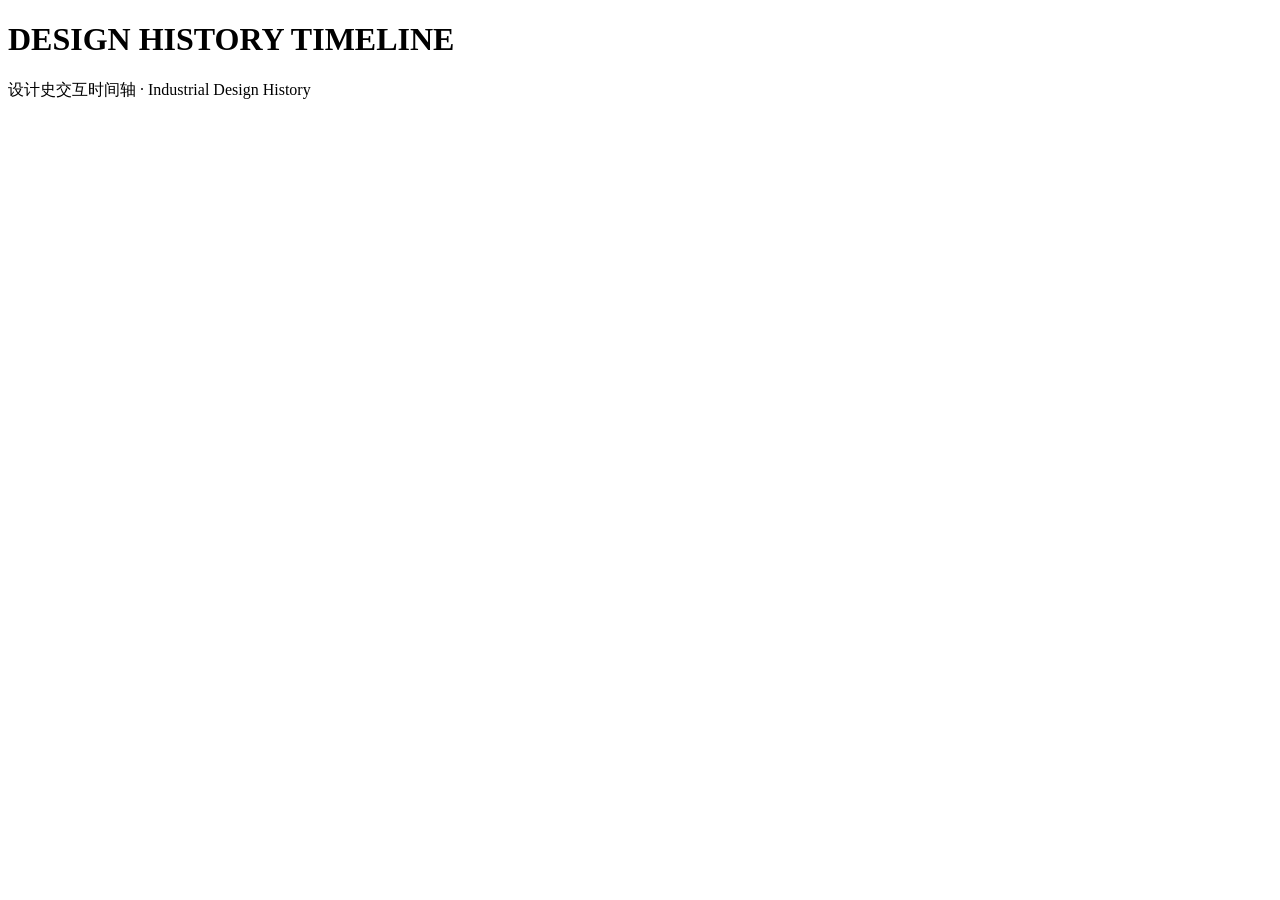
==== index.html @ 592ffcd9 "Add interactive timeline homepage" ====
<!DOCTYPE html>
<html lang="zh-CN">
<head>
<meta charset="UTF-8">
<meta name="viewport" content="width=device-width, initial-scale=1.0">
<title>Design History Timeline</title>
<link rel="stylesheet" href="style.css">
</head>
<body>
<header>
<h1>DESIGN HISTORY TIMELINE</h1>
<p>设计史交互时间轴 · Industrial Design History</p>
</header>
<main id="timeline"></main>
<script src="script.js"></script>
</body>
</html>
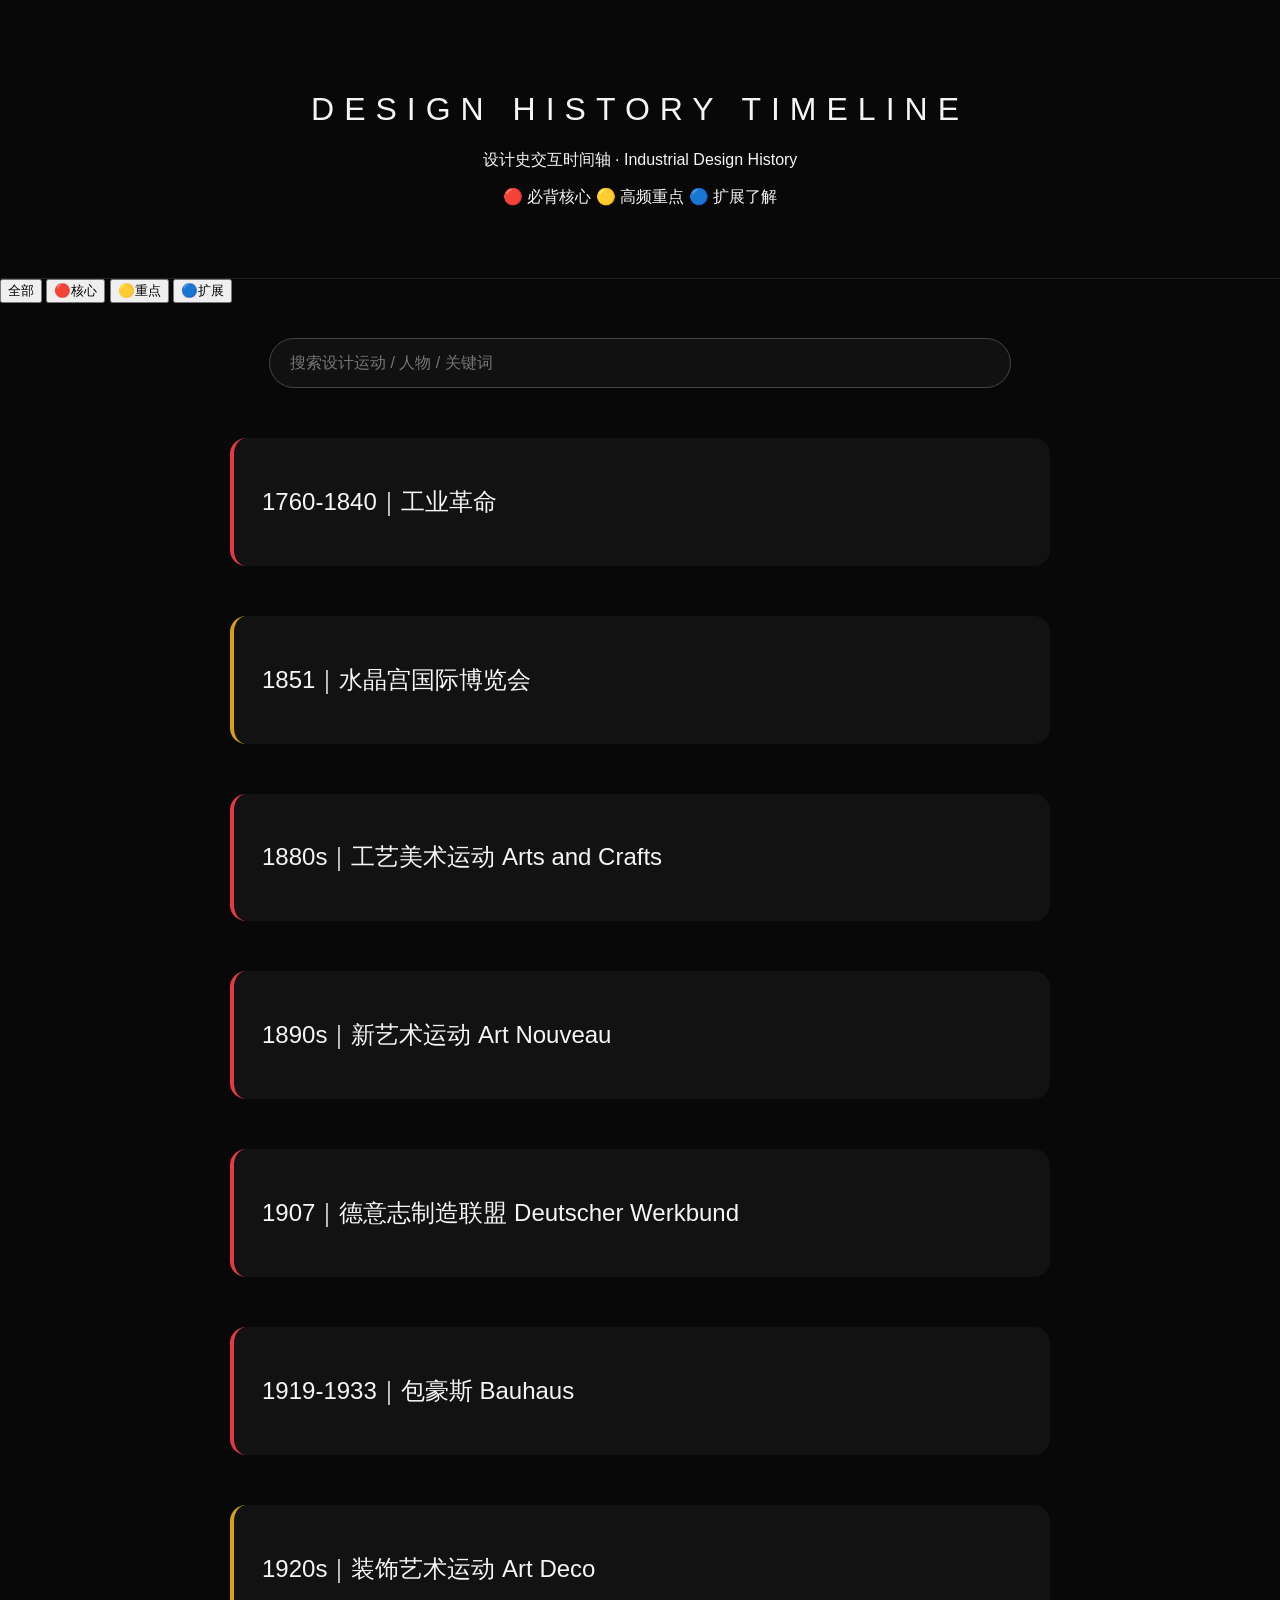
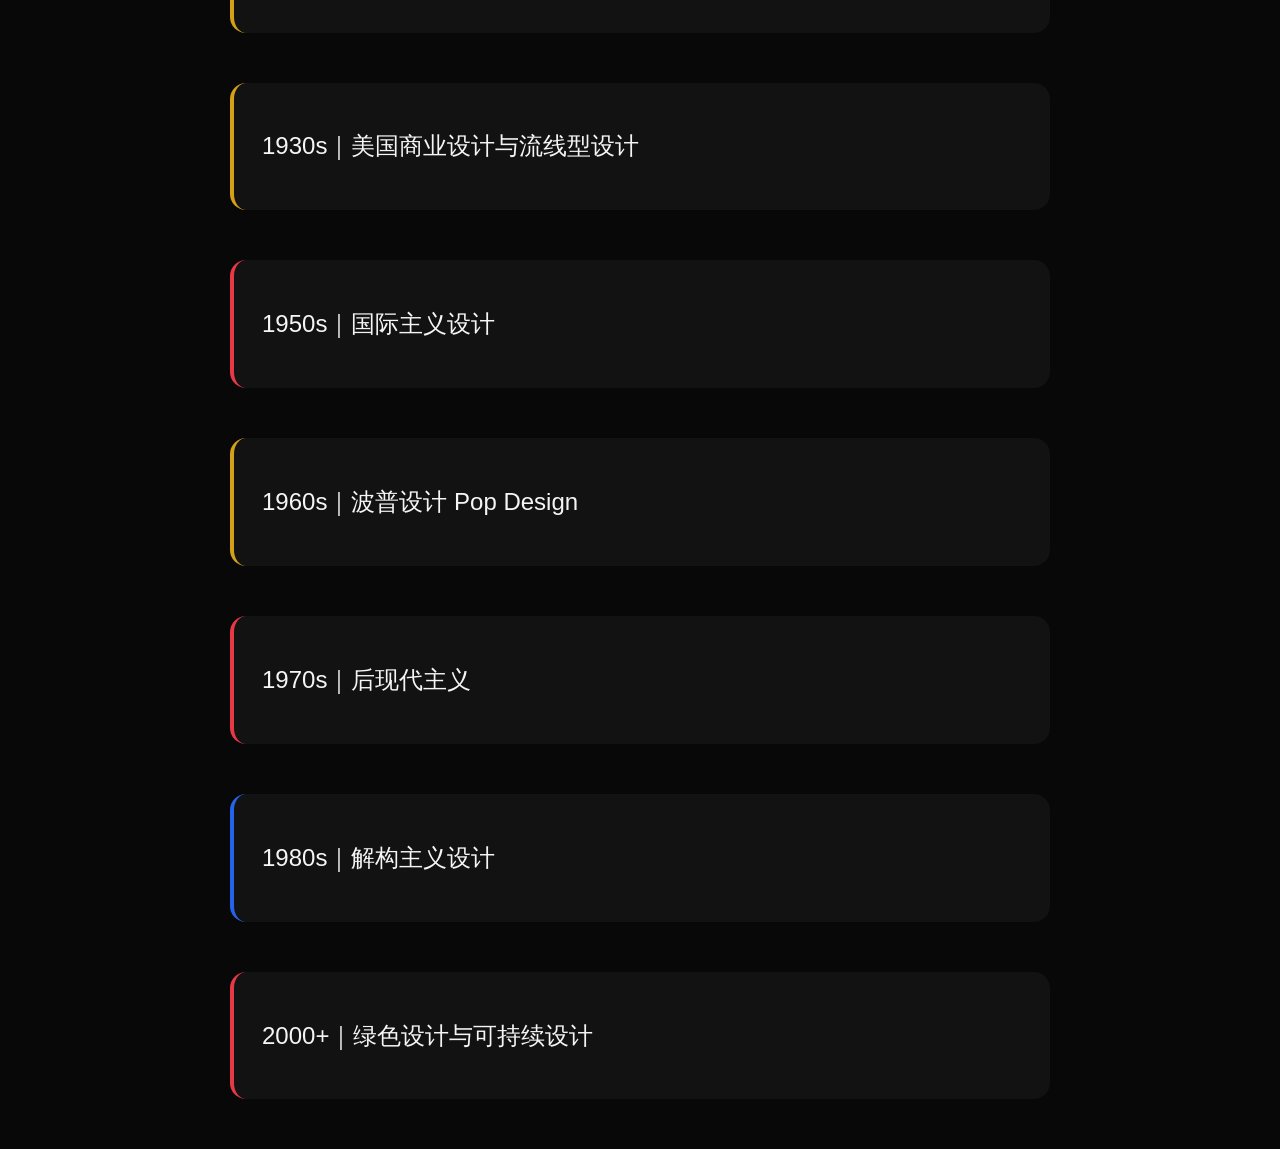
==== commit 044dffd5: "add timeline filter interface" ====
--- a/index.html
+++ b/index.html
@@ -10,8 +10,21 @@
 <header>
 <h1>DESIGN HISTORY TIMELINE</h1>
 <p>设计史交互时间轴 · Industrial Design History</p>
+<div class="legend">
+<span class="red-dot">🔴 必背核心</span>
+<span class="yellow-dot">🟡 高频重点</span>
+<span class="blue-dot">🔵 扩展了解</span>
+</div>
 </header>
+<main>
+<div class="tools">
+<button onclick="renderLevel('all')">全部</button>
+<button onclick="renderLevel('red')">🔴核心</button>
+<button onclick="renderLevel('yellow')">🟡重点</button>
+<button onclick="renderLevel('blue')">🔵扩展</button>
+</div>
 <main id="timeline"></main>
+</main>
 <script src="script.js"></script>
 </body>
 </html>
--- a/style.css
+++ b/style.css
@@ -0,0 +1 @@
+body{margin:0;background:#080808;color:#f5f5f5;font-family:Inter,"Microsoft YaHei",sans-serif}header{text-align:center;padding:70px 20px;border-bottom:1px solid #222}h1{letter-spacing:10px;font-weight:300}.search{display:block;width:70%;max-width:700px;margin:35px auto;padding:15px 20px;border-radius:30px;border:1px solid #444;background:#111;color:white;font-size:16px}.node{position:relative;margin:50px auto;padding:28px;max-width:760px;border-left:4px solid #555;background:rgba(255,255,255,.04);border-radius:16px;transition:.35s;cursor:pointer}.node:hover{transform:translateY(-8px);background:rgba(255,255,255,.08)}.red{border-color:#e63946}.yellow{border-color:#d4a017}.blue{border-color:#2563eb}.card{display:none;margin-top:20px;color:#ccc;line-height:2;padding:15px;border-radius:10px;background:rgba(0,0,0,.3)}.node:hover .card{display:block}h2{font-weight:400}.card p{margin:8px 0}
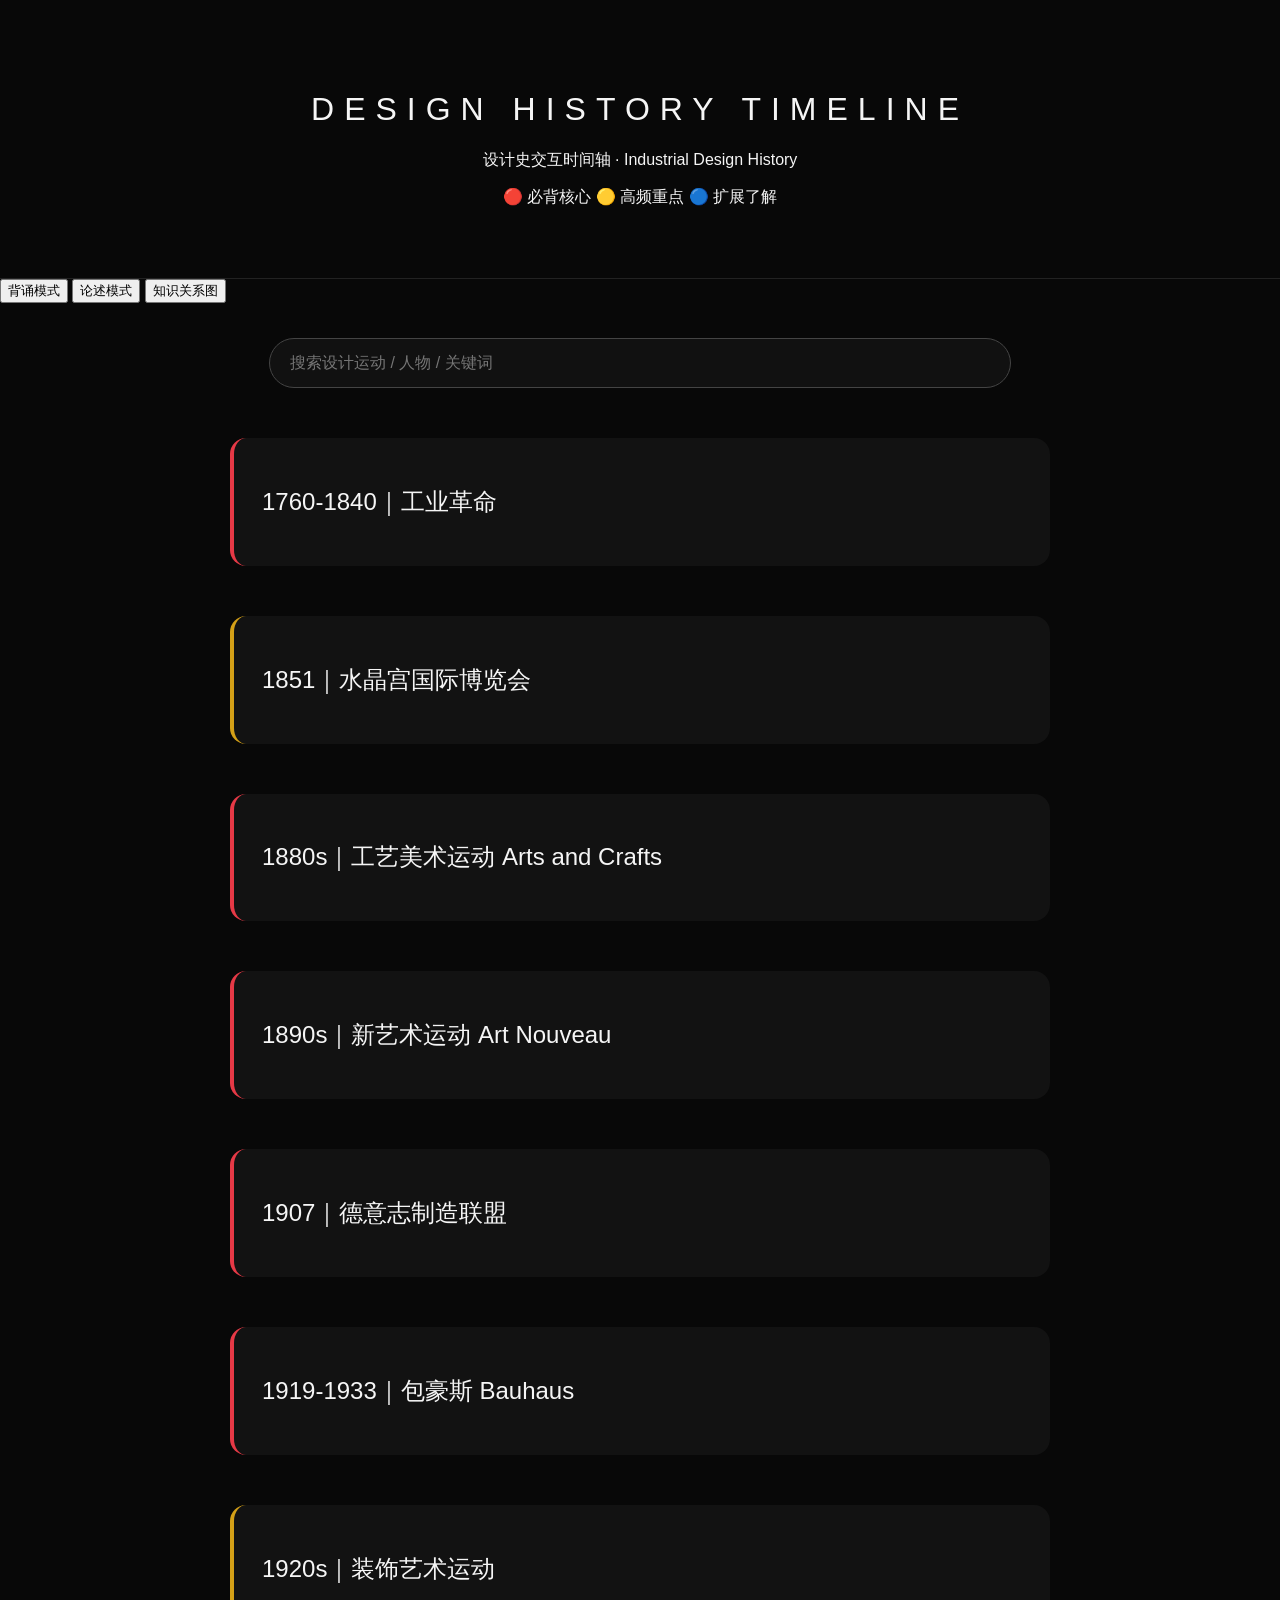
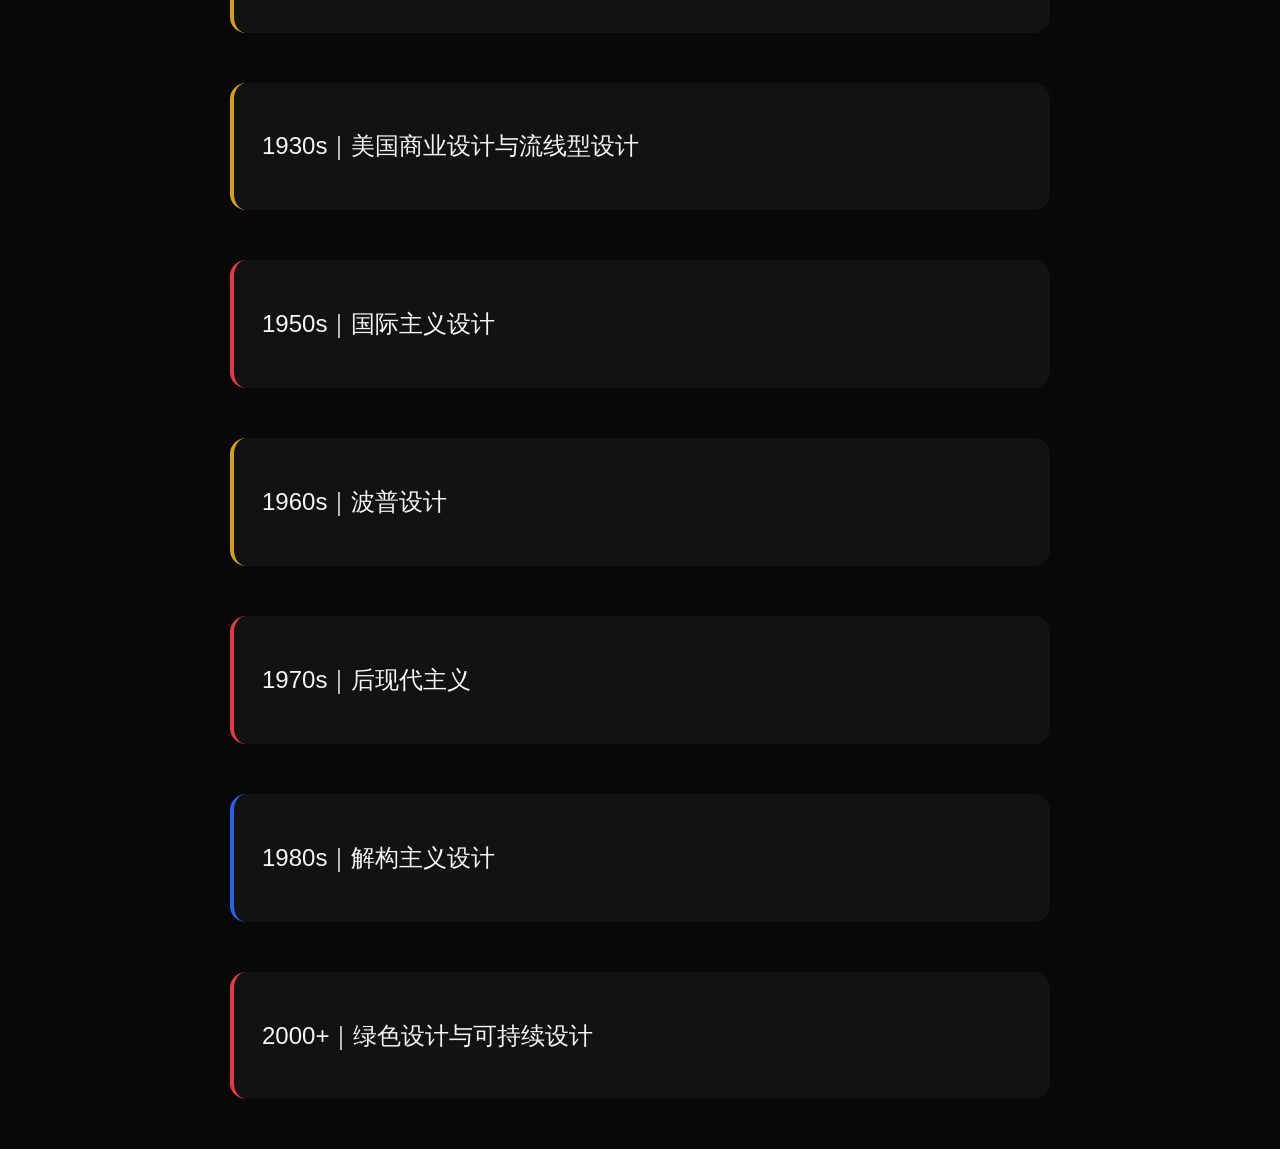
==== commit 40385647: "add study mode and detail panel layout" ====
--- a/index.html
+++ b/index.html
@@ -11,20 +11,18 @@
 <h1>DESIGN HISTORY TIMELINE</h1>
 <p>设计史交互时间轴 · Industrial Design History</p>
 <div class="legend">
-<span class="red-dot">🔴 必背核心</span>
-<span class="yellow-dot">🟡 高频重点</span>
-<span class="blue-dot">🔵 扩展了解</span>
+<span>🔴 必背核心</span>
+<span>🟡 高频重点</span>
+<span>🔵 扩展了解</span>
 </div>
 </header>
-<main>
-<div class="tools">
-<button onclick="renderLevel('all')">全部</button>
-<button onclick="renderLevel('red')">🔴核心</button>
-<button onclick="renderLevel('yellow')">🟡重点</button>
-<button onclick="renderLevel('blue')">🔵扩展</button>
-</div>
+<section class="study-bar">
+<button>背诵模式</button>
+<button>论述模式</button>
+<button>知识关系图</button>
+</section>
 <main id="timeline"></main>
-</main>
+<div id="detail-panel"></div>
 <script src="script.js"></script>
 </body>
 </html>
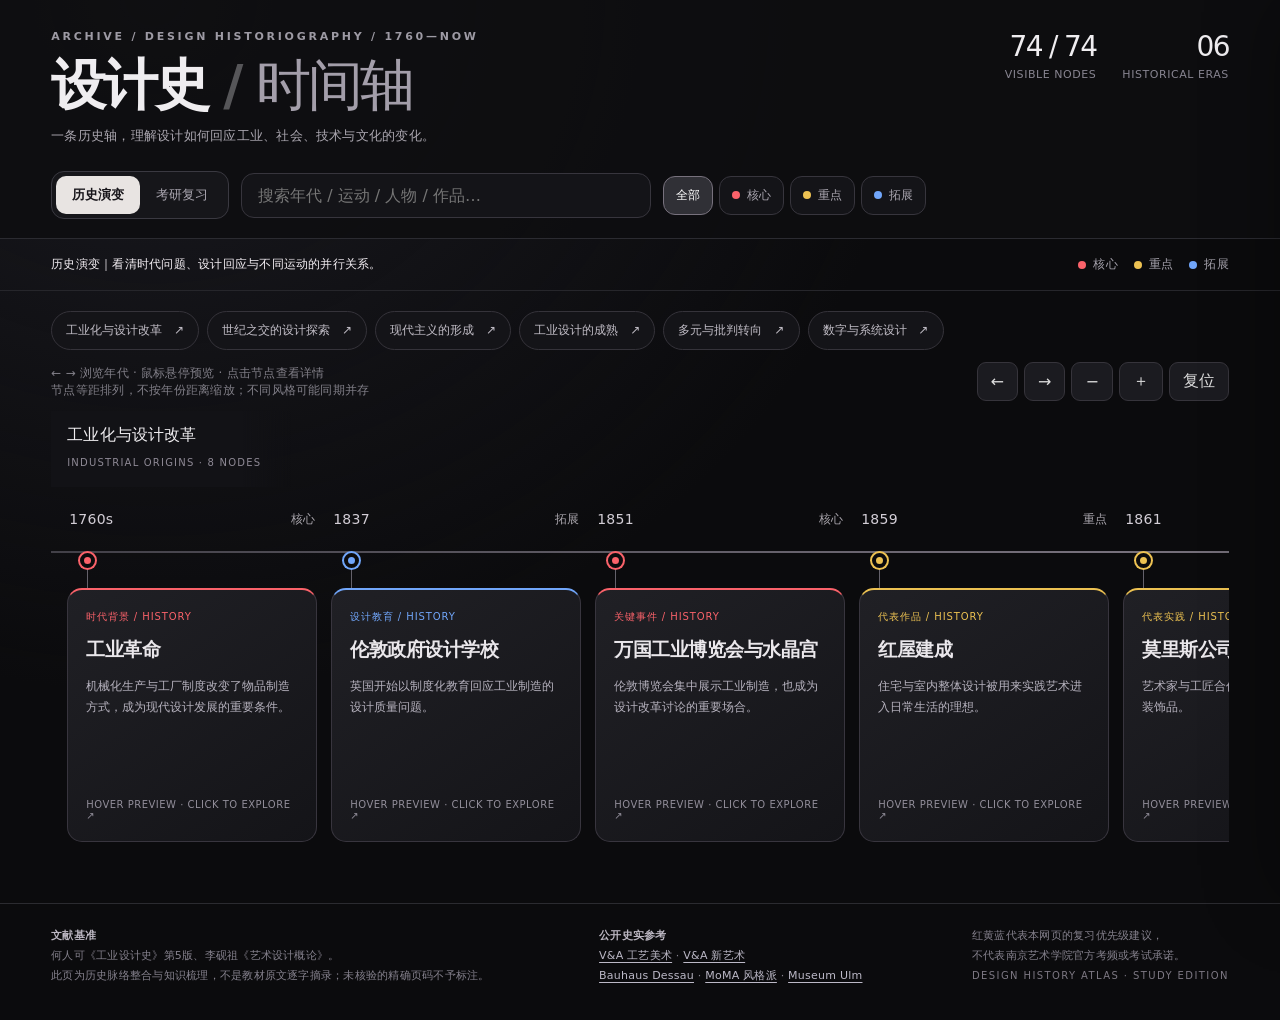
==== commit 4cc14050: "fix: make repository homepage open completed interactive history atlas" ====
--- a/index.html
+++ b/index.html
@@ -1,28 +1,14 @@
-<!DOCTYPE html>
+<!doctype html>
 <html lang="zh-CN">
 <head>
-<meta charset="UTF-8">
-<meta name="viewport" content="width=device-width, initial-scale=1.0">
-<title>Design History Timeline</title>
-<link rel="stylesheet" href="style.css">
+  <meta charset="utf-8">
+  <meta name="viewport" content="width=device-width,initial-scale=1">
+  <meta http-equiv="refresh" content="0;url=pages/design-history-timeline-app.html">
+  <title>设计史演变时间轴 · DESIGN HISTORY ATLAS</title>
+  <style>body{font-family:system-ui,"Microsoft YaHei",sans-serif;background:#0b0b0d;color:#ece8ef;min-height:100vh;display:grid;place-items:center;margin:0;text-align:center}a{color:#edc252}p{color:#aaa}</style>
 </head>
 <body>
-<header>
-<h1>DESIGN HISTORY TIMELINE</h1>
-<p>设计史交互时间轴 · Industrial Design History</p>
-<div class="legend">
-<span>🔴 必背核心</span>
-<span>🟡 高频重点</span>
-<span>🔵 扩展了解</span>
-</div>
-</header>
-<section class="study-bar">
-<button>背诵模式</button>
-<button>论述模式</button>
-<button>知识关系图</button>
-</section>
-<main id="timeline"></main>
-<div id="detail-panel"></div>
-<script src="script.js"></script>
+ <main><h1>设计史演变时间轴</h1><p>正在打开完整交互版本。</p><a href="pages/design-history-timeline-app.html">进入交互式时间轴 →</a></main>
+ <script>location.replace("pages/design-history-timeline-app.html"+location.search+location.hash);</script>
 </body>
-</html>
+</html>
